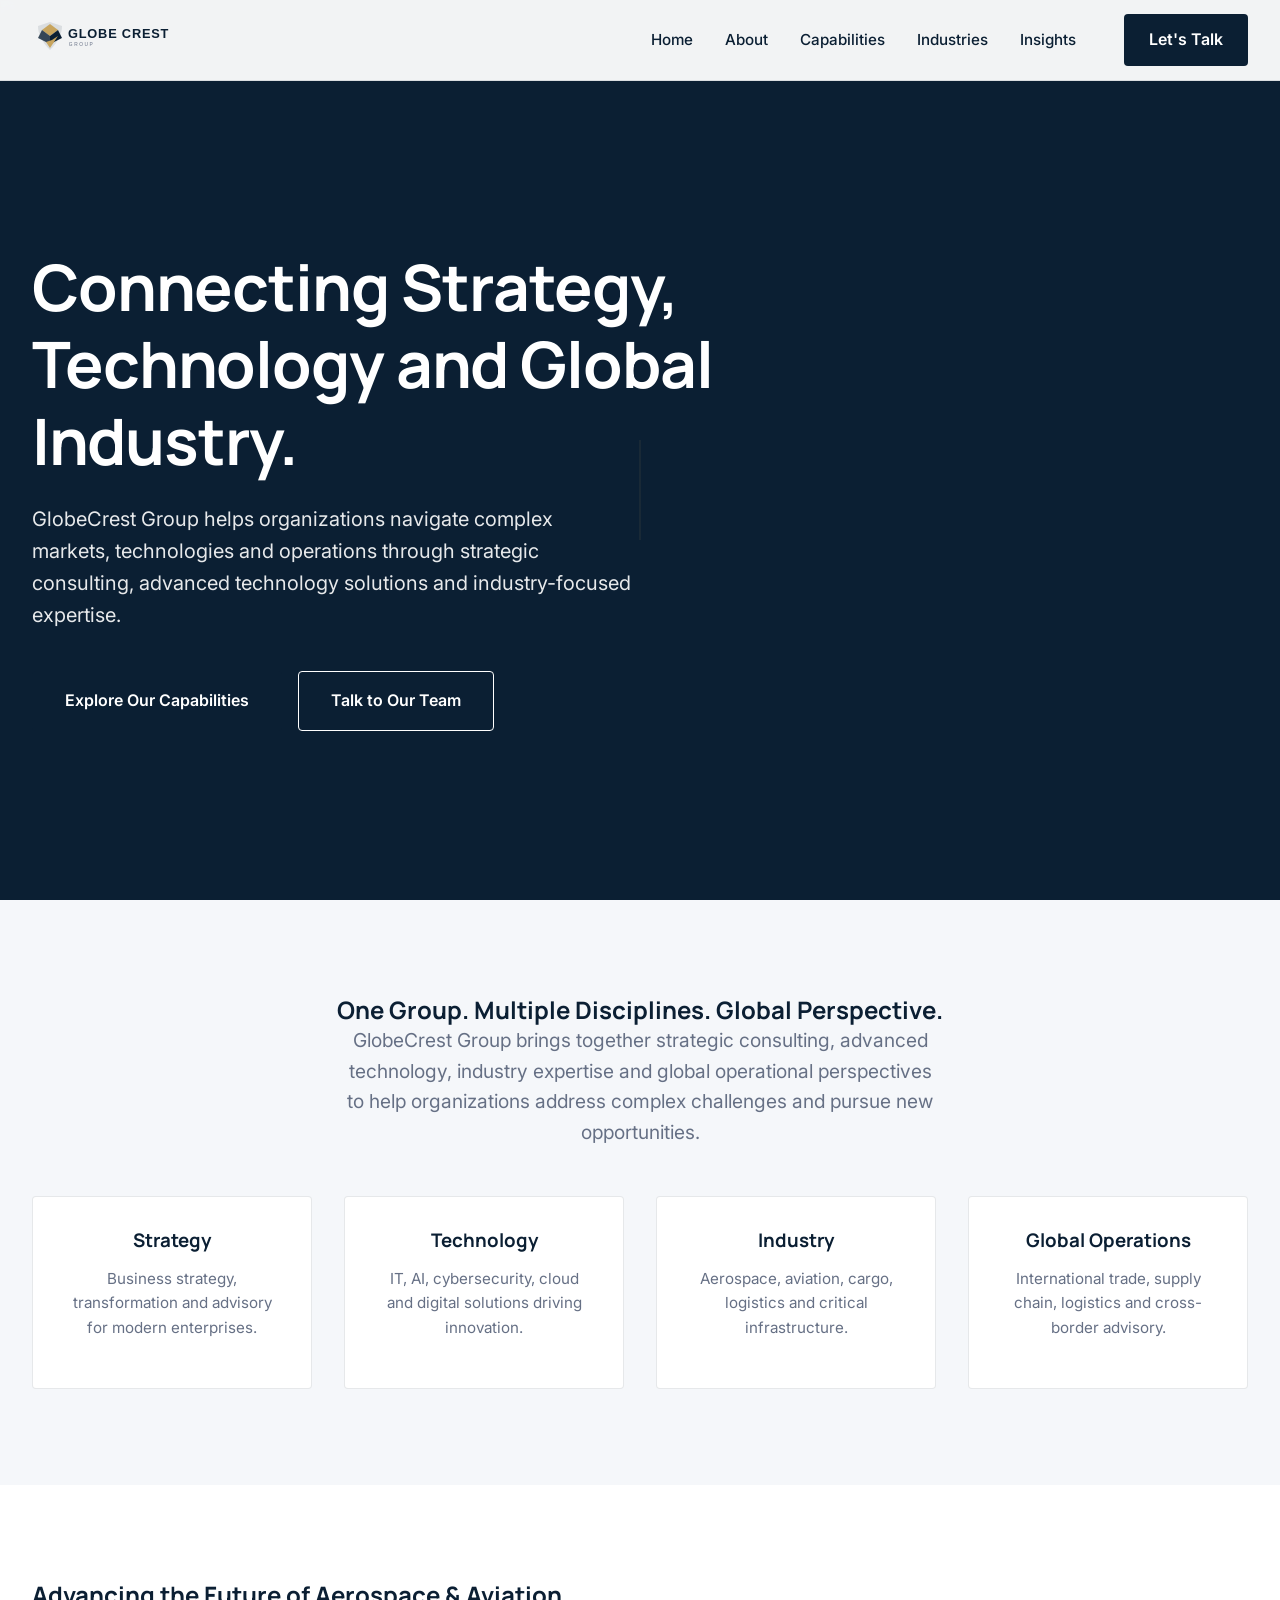
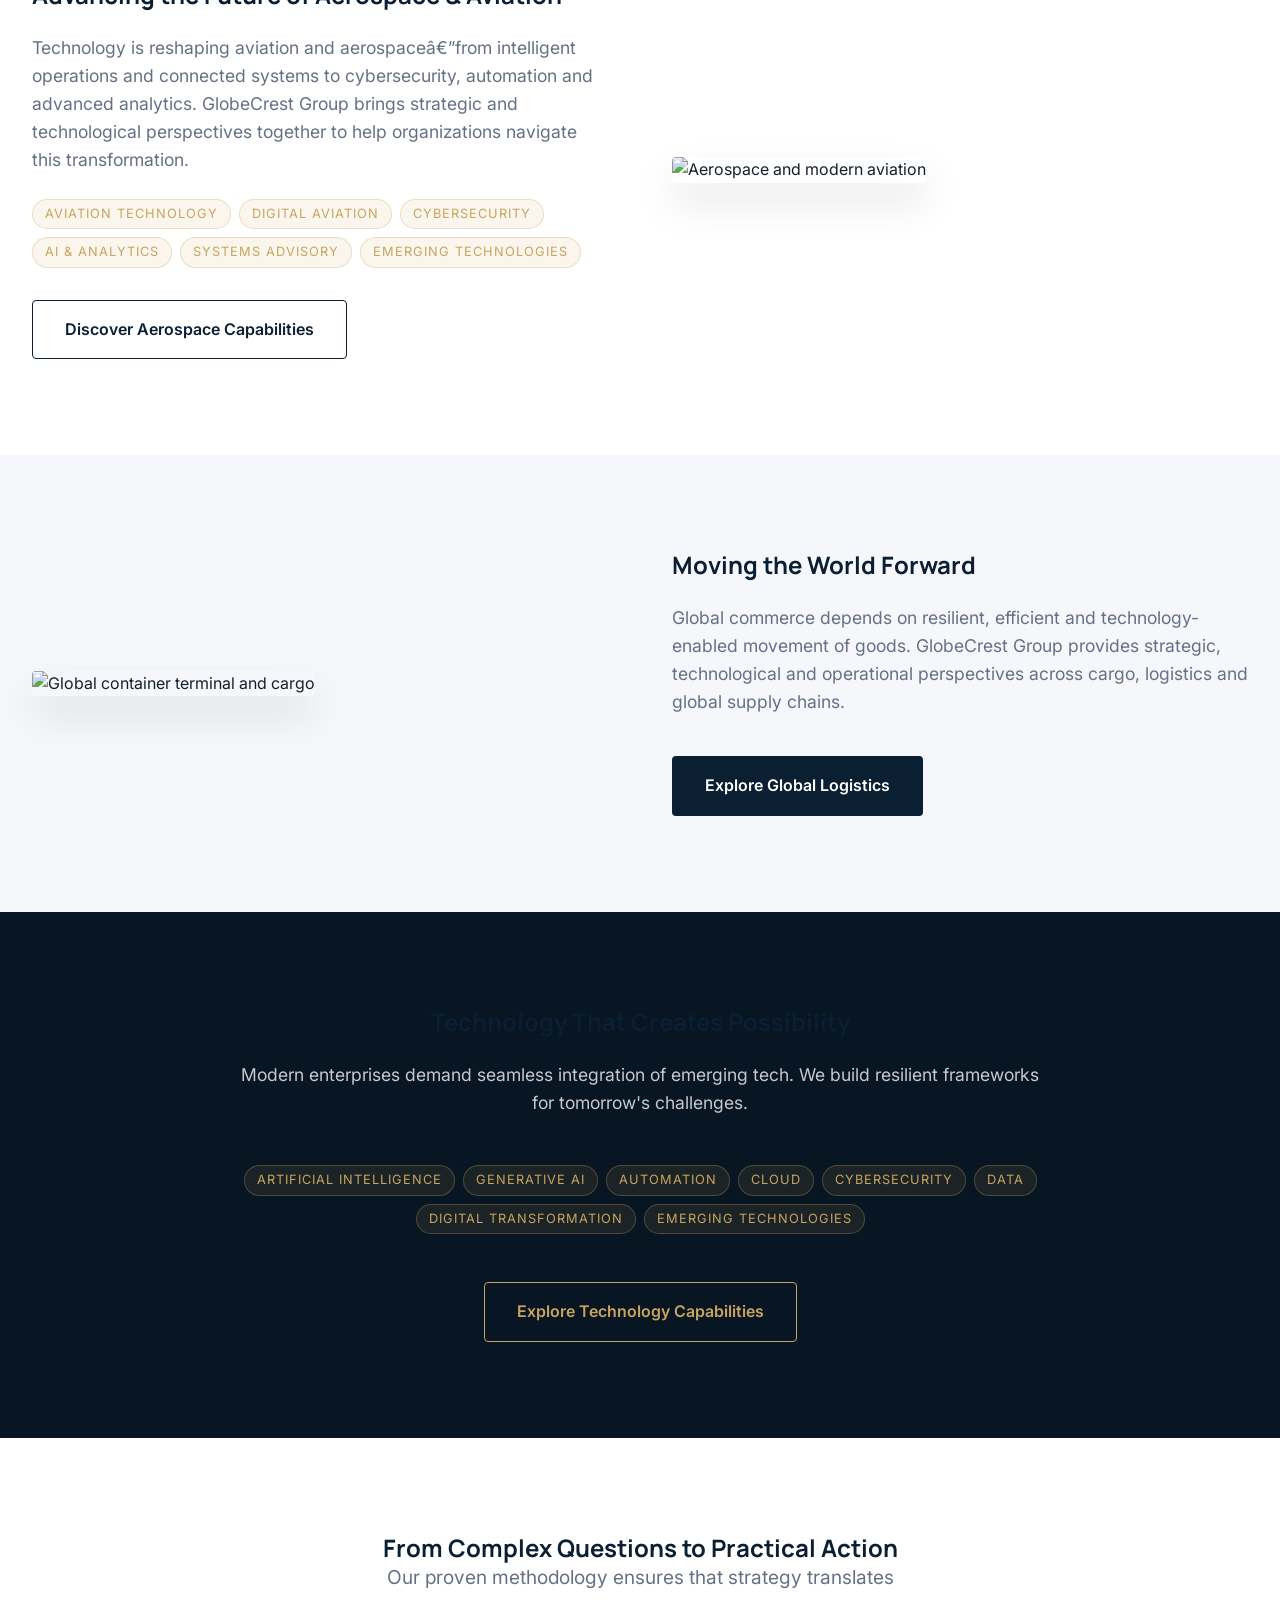
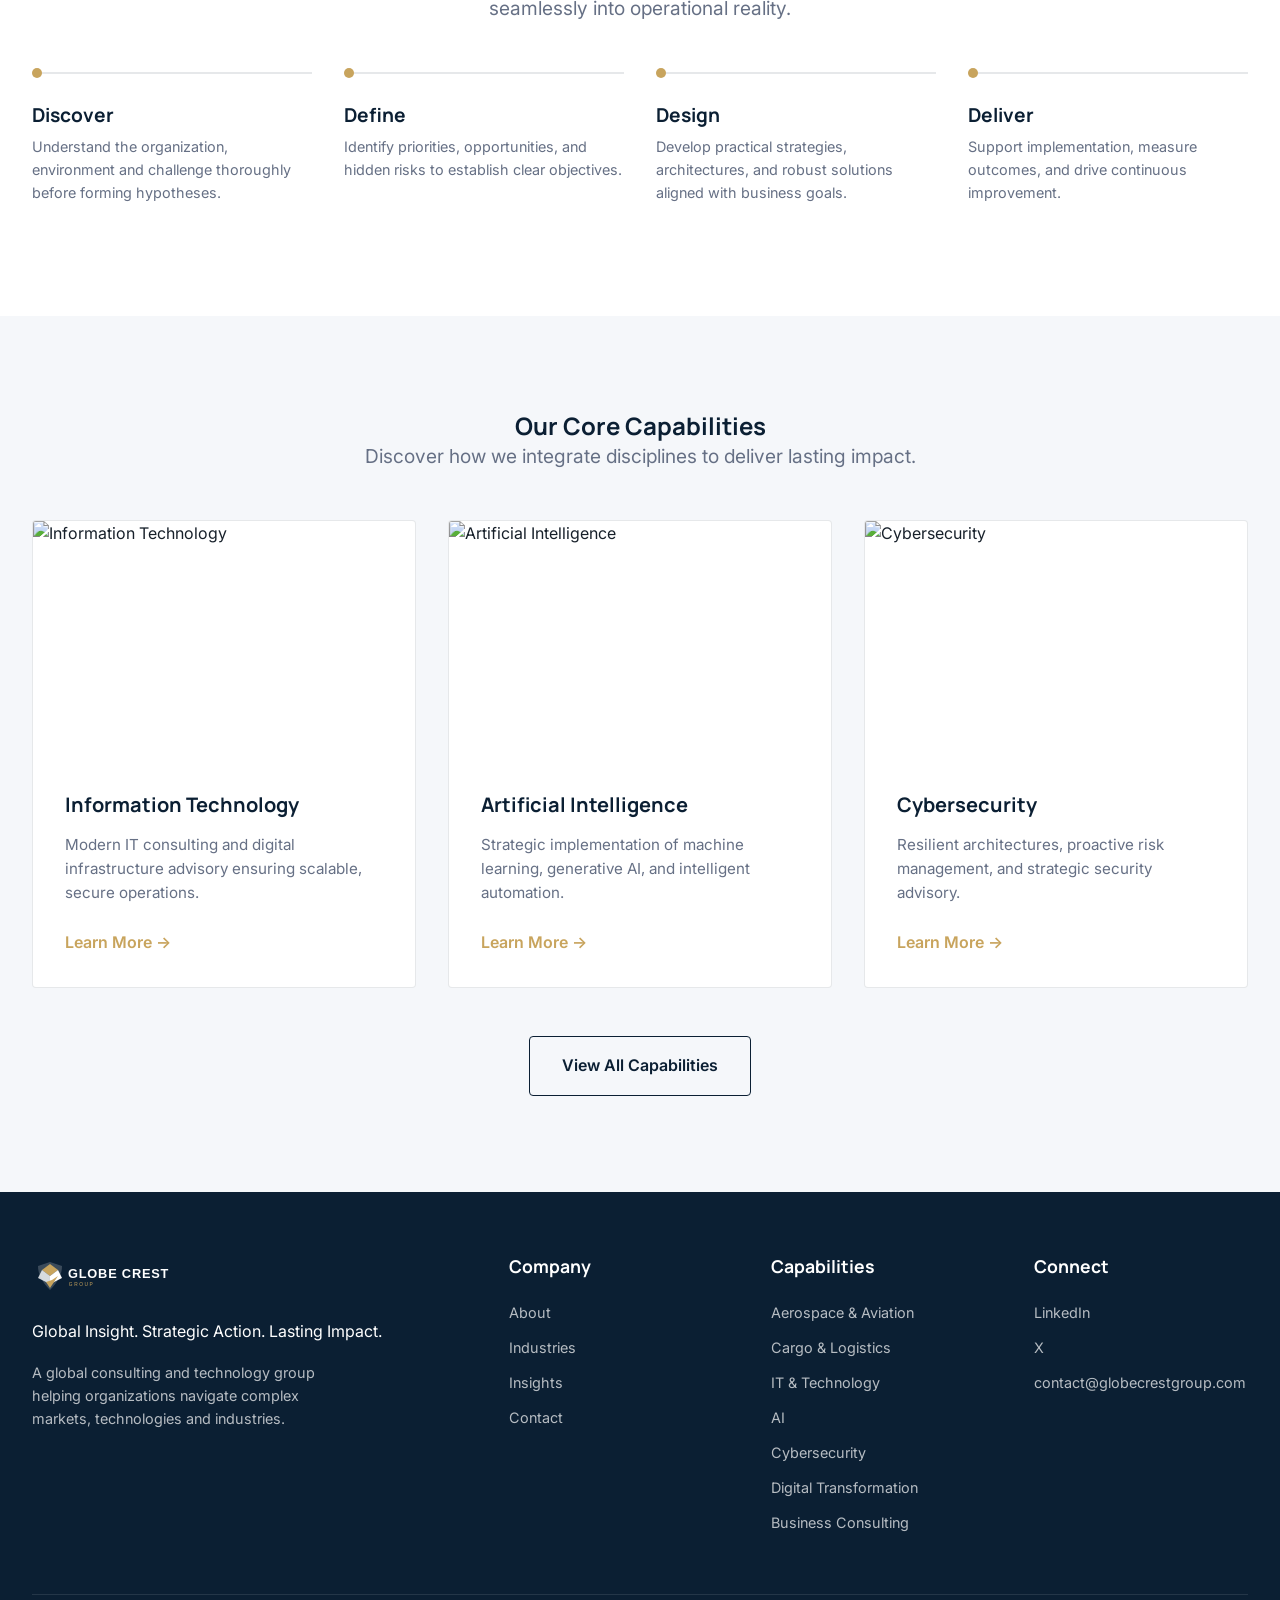
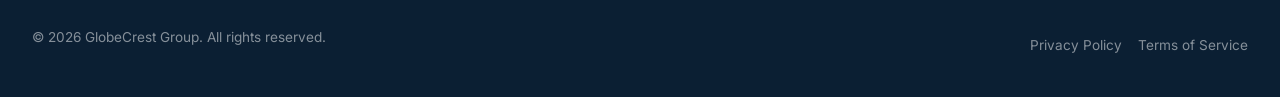
==== index.html @ 97868b0d "Initial commit of GlobeCrest Group website" ====
﻿<!DOCTYPE html>
<html lang="en">
<head>
    <meta charset="UTF-8">
    <meta name="viewport" content="width=device-width, initial-scale=1.0">
    <title>GlobeCrest Group | Global Consulting, Technology & Industry Advisory</title>
    <meta name="description" content="GlobeCrest Group provides global consulting, technology advisory and industry-focused solutions across aerospace, aviation, cargo, logistics, AI, IT, cybersecurity and digital transformation.">
    <meta name="keywords" content="GlobeCrest Group, Consulting, Technology Advisory, Aerospace, Logistics, AI, Cybersecurity">
    
    <!-- Canonical URL -->
    <link rel="canonical" href="https://globecrestgroup.com/">
    
    <!-- Open Graph Metadata -->
    <meta property="og:title" content="GlobeCrest Group | Global Insight. Strategic Action. Lasting Impact.">
    <meta property="og:description" content="GlobeCrest Group helps organizations navigate complex markets, technologies and operations through strategic consulting, advanced technology solutions and industry-focused expertise.">
    <meta property="og:url" content="https://globecrestgroup.com/">
    <meta property="og:type" content="website">
    
    <!-- Favicon -->
    <link rel="icon" type="image/svg+xml" href="assets/images/logo/favicon.svg">
    
    <!-- CSS -->
    <link rel="stylesheet" href="assets/css/style.css">
</head>
<body>

    <!-- Header -->
    <header class="header">
        <div class="container header-container">
            <a href="index.html" class="logo" aria-label="GlobeCrest Group Home">
                <img src="assets/images/logo/logo.svg" alt="GlobeCrest Group Logo">
            </a>
            
            <button class="mobile-toggle" aria-expanded="false" aria-label="Toggle navigation">
                &#9776;
            </button>
            
            <nav>
                <ul class="nav-menu">
                    <li><a href="index.html" class="nav-link">Home</a></li>
                    <li><a href="about.html" class="nav-link">About</a></li>
                    <li class="dropdown">
                        <a href="capabilities.html" class="nav-link">Capabilities</a>
                        <ul class="dropdown-menu">
                            <li><a href="aerospace.html" class="dropdown-item">Aerospace & Aviation</a></li>
                            <li><a href="cargo.html" class="dropdown-item">Cargo & Logistics</a></li>
                            <li><a href="technology.html" class="dropdown-item">IT & Technology</a></li>
                            <li><a href="ai.html" class="dropdown-item">Artificial Intelligence</a></li>
                            <li><a href="cybersecurity.html" class="dropdown-item">Cybersecurity</a></li>
                            <li><a href="capabilities.html#digital" class="dropdown-item">Digital Transformation</a></li>
                            <li><a href="capabilities.html#consulting" class="dropdown-item">Business Consulting</a></li>
                            <li><a href="insights.html" class="dropdown-item">Research & Intelligence</a></li>
                        </ul>
                    </li>
                    <li><a href="industries.html" class="nav-link">Industries</a></li>
                    <li><a href="insights.html" class="nav-link">Insights</a></li>
                    <li><a href="contact.html" class="btn btn-primary" style="padding: 0.75rem 1.5rem; margin-left: 1rem;">Let's Talk</a></li>
                </ul>
            </nav>
        </div>
    </header>

    <!-- Hero Section -->
    <section class="hero">
        <img src="https://images.unsplash.com/photo-1436491865332-7a61a109cc05?q=80&w=2074&auto=format&fit=crop" alt="Global aviation and city infrastructure" class="hero-bg" loading="lazy">
        <div class="hero-overlay"></div>
        <div class="container">
            <div class="hero-content fade-in">
                <h1 class="hero-title">Connecting Strategy, Technology and Global Industry.</h1>
                <p class="hero-subtitle">GlobeCrest Group helps organizations navigate complex markets, technologies and operations through strategic consulting, advanced technology solutions and industry-focused expertise.</p>
                <div class="hero-actions">
                    <a href="capabilities.html" class="btn btn-primary">Explore Our Capabilities</a>
                    <a href="contact.html" class="btn btn-outline">Talk to Our Team</a>
                </div>
            </div>
        </div>
        <div class="connecting-line"></div>
    </section>

    <!-- Global Capabilities Section -->
    <section class="section section-light">
        <div class="container">
            <div class="text-center mb-5 fade-in">
                <h2>One Group. Multiple Disciplines. Global Perspective.</h2>
                <p class="page-subtitle mt-2">GlobeCrest Group brings together strategic consulting, advanced technology, industry expertise and global operational perspectives to help organizations address complex challenges and pursue new opportunities.</p>
            </div>
            
            <div class="grid-4 fade-in">
                <div class="card card-content text-center">
                    <h3 class="mb-2">Strategy</h3>
                    <p class="card-text">Business strategy, transformation and advisory for modern enterprises.</p>
                </div>
                <div class="card card-content text-center">
                    <h3 class="mb-2">Technology</h3>
                    <p class="card-text">IT, AI, cybersecurity, cloud and digital solutions driving innovation.</p>
                </div>
                <div class="card card-content text-center">
                    <h3 class="mb-2">Industry</h3>
                    <p class="card-text">Aerospace, aviation, cargo, logistics and critical infrastructure.</p>
                </div>
                <div class="card card-content text-center">
                    <h3 class="mb-2">Global Operations</h3>
                    <p class="card-text">International trade, supply chain, logistics and cross-border advisory.</p>
                </div>
            </div>
        </div>
    </section>

    <!-- Aerospace & Aviation Feature -->
    <section class="section">
        <div class="container">
            <div class="feature-split fade-in">
                <div>
                    <h2 class="mb-3">Advancing the Future of Aerospace & Aviation</h2>
                    <p class="mb-3 text-muted" style="font-size: 1.1rem;">Technology is reshaping aviation and aerospaceâ€”from intelligent operations and connected systems to cybersecurity, automation and advanced analytics. GlobeCrest Group brings strategic and technological perspectives together to help organizations navigate this transformation.</p>
                    <div class="tags">
                        <span class="tag">Aviation Technology</span>
                        <span class="tag">Digital Aviation</span>
                        <span class="tag">Cybersecurity</span>
                        <span class="tag">AI & Analytics</span>
                        <span class="tag">Systems Advisory</span>
                        <span class="tag">Emerging Technologies</span>
                    </div>
                    <a href="aerospace.html" class="btn btn-outline-dark mt-4">Discover Aerospace Capabilities</a>
                </div>
                <div>
                    <img src="https://images.unsplash.com/photo-1542296332-2e4473faf563?q=80&w=2070&auto=format&fit=crop" alt="Aerospace and modern aviation" class="feature-img" loading="lazy">
                </div>
            </div>
        </div>
    </section>

    <!-- Global Cargo Feature -->
    <section class="section section-light">
        <div class="container">
            <div class="feature-split fade-in" style="direction: rtl;">
                <div style="direction: ltr;">
                    <h2 class="mb-3">Moving the World Forward</h2>
                    <p class="mb-3 text-muted" style="font-size: 1.1rem;">Global commerce depends on resilient, efficient and technology-enabled movement of goods. GlobeCrest Group provides strategic, technological and operational perspectives across cargo, logistics and global supply chains.</p>
                    <a href="cargo.html" class="btn btn-primary mt-2">Explore Global Logistics</a>
                </div>
                <div style="direction: ltr;">
                    <img src="https://images.unsplash.com/photo-1494412574643-ff11b0a5c1c3?q=80&w=2070&auto=format&fit=crop" alt="Global container terminal and cargo" class="feature-img" loading="lazy">
                </div>
            </div>
        </div>
    </section>

    <!-- AI & Technology Feature -->
    <section class="section section-dark text-center">
        <div class="container">
            <div class="fade-in" style="max-width: 800px; margin: 0 auto;">
                <h2 class="text-white mb-3">Technology That Creates Possibility</h2>
                <p class="text-white mb-5" style="opacity: 0.8; font-size: 1.1rem;">Modern enterprises demand seamless integration of emerging tech. We build resilient frameworks for tomorrow's challenges.</p>
                
                <div class="tags" style="justify-content: center; margin-bottom: 3rem;">
                    <span class="tag">Artificial Intelligence</span>
                    <span class="tag">Generative AI</span>
                    <span class="tag">Automation</span>
                    <span class="tag">Cloud</span>
                    <span class="tag">Cybersecurity</span>
                    <span class="tag">Data</span>
                    <span class="tag">Digital Transformation</span>
                    <span class="tag">Emerging Technologies</span>
                </div>
                
                <a href="technology.html" class="btn btn-outline" style="border-color: var(--color-accent); color: var(--color-accent);">Explore Technology Capabilities</a>
            </div>
        </div>
    </section>

    <!-- Consulting Approach -->
    <section class="section">
        <div class="container">
            <div class="text-center mb-5 fade-in">
                <h2>From Complex Questions to Practical Action</h2>
                <p class="page-subtitle mt-2">Our proven methodology ensures that strategy translates seamlessly into operational reality.</p>
            </div>
            
            <div class="process-wrapper fade-in">
                <div class="process-step">
                    <h3 class="process-title">Discover</h3>
                    <p class="process-desc">Understand the organization, environment and challenge thoroughly before forming hypotheses.</p>
                </div>
                <div class="process-step">
                    <h3 class="process-title">Define</h3>
                    <p class="process-desc">Identify priorities, opportunities, and hidden risks to establish clear objectives.</p>
                </div>
                <div class="process-step">
                    <h3 class="process-title">Design</h3>
                    <p class="process-desc">Develop practical strategies, architectures, and robust solutions aligned with business goals.</p>
                </div>
                <div class="process-step">
                    <h3 class="process-title">Deliver</h3>
                    <p class="process-desc">Support implementation, measure outcomes, and drive continuous improvement.</p>
                </div>
            </div>
        </div>
    </section>

    <!-- Core Business Areas Teaser -->
    <section class="section section-light">
        <div class="container">
            <div class="text-center mb-5 fade-in">
                <h2>Our Core Capabilities</h2>
                <p class="page-subtitle mt-2">Discover how we integrate disciplines to deliver lasting impact.</p>
            </div>
            
            <div class="grid-3 fade-in">
                <div class="card">
                    <div class="card-img-wrap">
                        <img src="https://images.unsplash.com/photo-1550751827-4bd374c3f58b?q=80&w=2070&auto=format&fit=crop" class="card-img" alt="Information Technology" loading="lazy">
                    </div>
                    <div class="card-content">
                        <h3 class="card-title">Information Technology</h3>
                        <p class="card-text mb-3">Modern IT consulting and digital infrastructure advisory ensuring scalable, secure operations.</p>
                        <a href="technology.html" class="text-accent" style="font-weight: 600;">Learn More &rarr;</a>
                    </div>
                </div>
                <div class="card">
                    <div class="card-img-wrap">
                        <img src="https://images.unsplash.com/photo-1620712943543-bcc4688e7485?q=80&w=1965&auto=format&fit=crop" class="card-img" alt="Artificial Intelligence" loading="lazy">
                    </div>
                    <div class="card-content">
                        <h3 class="card-title">Artificial Intelligence</h3>
                        <p class="card-text mb-3">Strategic implementation of machine learning, generative AI, and intelligent automation.</p>
                        <a href="ai.html" class="text-accent" style="font-weight: 600;">Learn More &rarr;</a>
                    </div>
                </div>
                <div class="card">
                    <div class="card-img-wrap">
                        <img src="https://images.unsplash.com/photo-1555949963-ff9fe0c870eb?q=80&w=2070&auto=format&fit=crop" class="card-img" alt="Cybersecurity" loading="lazy">
                    </div>
                    <div class="card-content">
                        <h3 class="card-title">Cybersecurity</h3>
                        <p class="card-text mb-3">Resilient architectures, proactive risk management, and strategic security advisory.</p>
                        <a href="cybersecurity.html" class="text-accent" style="font-weight: 600;">Learn More &rarr;</a>
                    </div>
                </div>
            </div>
            <div class="text-center mt-5 fade-in">
                <a href="capabilities.html" class="btn btn-outline-dark">View All Capabilities</a>
            </div>
        </div>
    </section>

    <!-- Footer -->
    <footer class="footer">
        <div class="container">
            <div class="footer-grid">
                <div class="footer-brand">
                    <img src="assets/images/logo/logo-dark.svg" alt="GlobeCrest Group" class="footer-logo">
                    <p class="text-white mb-1">Global Insight. Strategic Action. Lasting Impact.</p>
                    <p class="footer-desc mt-2">A global consulting and technology group helping organizations navigate complex markets, technologies and industries.</p>
                </div>
                <div>
                    <h4 class="footer-title">Company</h4>
                    <ul class="footer-links">
                        <li><a href="about.html" class="footer-link">About</a></li>
                        <li><a href="industries.html" class="footer-link">Industries</a></li>
                        <li><a href="insights.html" class="footer-link">Insights</a></li>
                        <li><a href="contact.html" class="footer-link">Contact</a></li>
                    </ul>
                </div>
                <div>
                    <h4 class="footer-title">Capabilities</h4>
                    <ul class="footer-links">
                        <li><a href="aerospace.html" class="footer-link">Aerospace & Aviation</a></li>
                        <li><a href="cargo.html" class="footer-link">Cargo & Logistics</a></li>
                        <li><a href="technology.html" class="footer-link">IT & Technology</a></li>
                        <li><a href="ai.html" class="footer-link">AI</a></li>
                        <li><a href="cybersecurity.html" class="footer-link">Cybersecurity</a></li>
                        <li><a href="capabilities.html#digital" class="footer-link">Digital Transformation</a></li>
                        <li><a href="capabilities.html#consulting" class="footer-link">Business Consulting</a></li>
                    </ul>
                </div>
                <div>
                    <h4 class="footer-title">Connect</h4>
                    <ul class="footer-links">
                        <li><a href="#" class="footer-link">LinkedIn</a></li>
                        <li><a href="#" class="footer-link">X</a></li>
                        <li><a href="mailto:contact@globecrestgroup.com" class="footer-link">contact@globecrestgroup.com</a></li>
                    </ul>
                </div>
            </div>
            <div class="footer-bottom">
                <p>&copy; 2026 GlobeCrest Group. All rights reserved.</p>
                <div class="footer-legal-links">
                    <a href="privacy.html">Privacy Policy</a>
                    <a href="terms.html">Terms of Service</a>
                </div>
            </div>
        </div>
    </footer>

    <!-- Scripts -->
    <script src="assets/js/main.js"></script>
</body>
</html>
---- assets/css/style.css ----
@import url('https://fonts.googleapis.com/css2?family=Inter:wght@300;400;500;600;700&family=Manrope:wght@300;400;500;600;700;800&display=swap');

:root {
  /* Color System */
  --color-primary: #0B1F33; /* Deep Navy */
  --color-secondary: #142F4A; /* Midnight Blue */
  --color-accent: #C8A45D; /* Gold */
  --color-white: #FFFFFF;
  --color-light: #F5F7FA;
  --color-dark: #081522;
  --color-text: #17202A;
  --color-muted: #667085;
  --color-border: rgba(11, 31, 51, 0.1);
  --color-border-dark: rgba(255, 255, 255, 0.1);

  /* Typography */
  --font-heading: 'Manrope', sans-serif;
  --font-body: 'Inter', sans-serif;

  /* Transitions */
  --transition-fast: 0.2s ease-in-out;
  --transition-slow: 0.4s ease-in-out;
}

/* Reset & Base */
*, *::before, *::after {
  box-sizing: border-box;
  margin: 0;
  padding: 0;
}

html {
  font-size: 16px;
  scroll-behavior: smooth;
}

body {
  font-family: var(--font-body);
  color: var(--color-text);
  background-color: var(--color-white);
  line-height: 1.6;
  -webkit-font-smoothing: antialiased;
  -moz-osx-font-smoothing: grayscale;
}

/* Typography Utilities */
h1, h2, h3, h4, h5, h6 {
  font-family: var(--font-heading);
  color: var(--color-primary);
  font-weight: 700;
  line-height: 1.2;
}

.text-white h1, .text-white h2, .text-white h3, .text-white h4, .text-white h5, .text-white h6 {
  color: var(--color-white);
}

.text-accent {
  color: var(--color-accent);
}

.text-muted {
  color: var(--color-muted);
}

p {
  margin-bottom: 1rem;
}

a {
  text-decoration: none;
  color: var(--color-primary);
  transition: color var(--transition-fast);
}

a:hover {
  color: var(--color-accent);
}

/* Layout Utilities */
.container {
  width: 100%;
  max-width: 1280px;
  margin: 0 auto;
  padding: 0 2rem;
}

.section {
  padding: 6rem 0;
}

.section-dark {
  background-color: var(--color-dark);
  color: var(--color-light);
}

.section-light {
  background-color: var(--color-light);
}

.text-center {
  text-align: center;
}

.mb-1 { margin-bottom: 0.5rem; }
.mb-2 { margin-bottom: 1rem; }
.mb-3 { margin-bottom: 1.5rem; }
.mb-4 { margin-bottom: 2rem; }
.mb-5 { margin-bottom: 3rem; }

.mt-1 { margin-top: 0.5rem; }
.mt-2 { margin-top: 1rem; }
.mt-3 { margin-top: 1.5rem; }
.mt-4 { margin-top: 2rem; }
.mt-5 { margin-top: 3rem; }

/* Buttons */
.btn {
  display: inline-block;
  padding: 1rem 2rem;
  font-family: var(--font-body);
  font-weight: 600;
  text-align: center;
  border-radius: 4px;
  cursor: pointer;
  transition: all var(--transition-fast);
  border: 1px solid transparent;
}

.btn-primary {
  background-color: var(--color-primary);
  color: var(--color-white);
}

.btn-primary:hover {
  background-color: var(--color-secondary);
  color: var(--color-white);
  transform: translateY(-2px);
  box-shadow: 0 4px 12px rgba(11, 31, 51, 0.2);
}

.btn-outline {
  background-color: transparent;
  color: var(--color-white);
  border-color: var(--color-white);
}

.btn-outline:hover {
  background-color: var(--color-white);
  color: var(--color-primary);
}

.btn-outline-dark {
  background-color: transparent;
  color: var(--color-primary);
  border-color: var(--color-primary);
}

.btn-outline-dark:hover {
  background-color: var(--color-primary);
  color: var(--color-white);
}

/* Header & Navigation */
.header {
  position: fixed;
  top: 0;
  left: 0;
  width: 100%;
  background-color: rgba(255, 255, 255, 0.95);
  backdrop-filter: blur(10px);
  z-index: 1000;
  border-bottom: 1px solid var(--color-border);
  transition: transform var(--transition-fast);
}

.header-container {
  display: flex;
  justify-content: space-between;
  align-items: center;
  height: 80px;
}

.logo img {
  height: 40px;
  width: auto;
}

.nav-menu {
  display: flex;
  list-style: none;
  gap: 2rem;
  align-items: center;
}

.nav-link {
  font-weight: 500;
  font-size: 0.95rem;
  position: relative;
}

.nav-link::after {
  content: '';
  position: absolute;
  width: 0;
  height: 2px;
  bottom: -4px;
  left: 0;
  background-color: var(--color-accent);
  transition: width var(--transition-fast);
}

.nav-link:hover::after {
  width: 100%;
}

/* Dropdown */
.dropdown {
  position: relative;
}

.dropdown-menu {
  position: absolute;
  top: 100%;
  left: 0;
  background-color: var(--color-white);
  min-width: 260px;
  box-shadow: 0 10px 30px rgba(0,0,0,0.1);
  border-radius: 4px;
  opacity: 0;
  visibility: hidden;
  transform: translateY(10px);
  transition: all var(--transition-fast);
  list-style: none;
  padding: 1rem 0;
  border: 1px solid var(--color-border);
}

.dropdown:hover .dropdown-menu {
  opacity: 1;
  visibility: visible;
  transform: translateY(0);
}

.dropdown-item {
  display: block;
  padding: 0.75rem 1.5rem;
  color: var(--color-text);
  font-size: 0.9rem;
}

.dropdown-item:hover {
  background-color: var(--color-light);
  color: var(--color-primary);
  padding-left: 2rem; /* micro animation */
}

.mobile-toggle {
  display: none;
  font-size: 1.5rem;
  cursor: pointer;
  color: var(--color-primary);
}

/* Hero Section */
.hero {
  position: relative;
  min-height: 100vh;
  display: flex;
  align-items: center;
  padding-top: 80px; /* Offset for header */
  background-color: var(--color-primary);
  color: var(--color-white);
  overflow: hidden;
}

.hero-bg {
  position: absolute;
  top: 0;
  left: 0;
  width: 100%;
  height: 100%;
  object-fit: cover;
  opacity: 0.4;
  z-index: 1;
}

.hero-overlay {
  position: absolute;
  top: 0;
  left: 0;
  width: 100%;
  height: 100%;
  background: linear-gradient(to right, rgba(11, 31, 51, 0.9) 0%, rgba(11, 31, 51, 0.5) 100%);
  z-index: 2;
}

.hero-content {
  position: relative;
  z-index: 3;
  max-width: 800px;
}

.hero-title {
  font-size: 4rem;
  margin-bottom: 1.5rem;
  color: var(--color-white);
  letter-spacing: -1px;
}

.hero-subtitle {
  font-size: 1.25rem;
  margin-bottom: 2.5rem;
  color: rgba(255, 255, 255, 0.9);
  max-width: 600px;
}

.hero-actions {
  display: flex;
  gap: 1rem;
}

/* Page Header */
.page-header {
  padding: 10rem 0 6rem;
  background-color: var(--color-light);
  text-align: center;
}

.page-title {
  font-size: 3rem;
  margin-bottom: 1rem;
}

.page-subtitle {
  font-size: 1.2rem;
  color: var(--color-muted);
  max-width: 600px;
  margin: 0 auto;
}

/* Cards & Grids */
.grid-2 {
  display: grid;
  grid-template-columns: repeat(2, 1fr);
  gap: 2rem;
}

.grid-3 {
  display: grid;
  grid-template-columns: repeat(3, 1fr);
  gap: 2rem;
}

.grid-4 {
  display: grid;
  grid-template-columns: repeat(4, 1fr);
  gap: 2rem;
}

.card {
  background-color: var(--color-white);
  border: 1px solid var(--color-border);
  border-radius: 4px;
  overflow: hidden;
  transition: transform var(--transition-slow), box-shadow var(--transition-slow);
}

.card:hover {
  transform: translateY(-5px);
  box-shadow: 0 15px 30px rgba(0,0,0,0.05);
}

.card-img-wrap {
  width: 100%;
  height: 240px;
  overflow: hidden;
}

.card-img {
  width: 100%;
  height: 100%;
  object-fit: cover;
  transition: transform var(--transition-slow);
}

.card:hover .card-img {
  transform: scale(1.05);
}

.card-content {
  padding: 2rem;
}

.card-title {
  font-size: 1.25rem;
  margin-bottom: 1rem;
}

.card-text {
  color: var(--color-muted);
  font-size: 0.95rem;
}

/* Features Sections */
.feature-split {
  display: grid;
  grid-template-columns: 1fr 1fr;
  align-items: center;
  gap: 4rem;
}

.feature-img {
  width: 100%;
  height: auto;
  border-radius: 4px;
  box-shadow: 0 20px 40px rgba(0,0,0,0.1);
}

.tags {
  display: flex;
  flex-wrap: wrap;
  gap: 0.5rem;
  margin-top: 1.5rem;
}

.tag {
  font-size: 0.8rem;
  padding: 0.25rem 0.75rem;
  background-color: rgba(200, 164, 93, 0.1);
  color: var(--color-accent);
  border: 1px solid rgba(200, 164, 93, 0.3);
  border-radius: 50px;
  text-transform: uppercase;
  letter-spacing: 1px;
}

/* Process Timeline */
.process-wrapper {
  display: grid;
  grid-template-columns: repeat(4, 1fr);
  gap: 2rem;
  position: relative;
}

.process-step {
  position: relative;
  padding-top: 2rem;
}

.process-step::before {
  content: '';
  position: absolute;
  top: 0;
  left: 0;
  width: 100%;
  height: 2px;
  background-color: var(--color-border);
}

.process-step::after {
  content: '';
  position: absolute;
  top: -4px;
  left: 0;
  width: 10px;
  height: 10px;
  border-radius: 50%;
  background-color: var(--color-accent);
}

.process-title {
  font-size: 1.2rem;
  margin-bottom: 0.5rem;
}

.process-desc {
  color: var(--color-muted);
  font-size: 0.9rem;
}

/* Form Styles */
.form-group {
  margin-bottom: 1.5rem;
}

.form-label {
  display: block;
  margin-bottom: 0.5rem;
  font-weight: 500;
  font-size: 0.95rem;
}

.form-control {
  width: 100%;
  padding: 1rem;
  border: 1px solid var(--color-border);
  border-radius: 4px;
  font-family: var(--font-body);
  font-size: 1rem;
  transition: border-color var(--transition-fast);
  background-color: var(--color-light);
}

.form-control:focus {
  outline: none;
  border-color: var(--color-primary);
  background-color: var(--color-white);
}

textarea.form-control {
  resize: vertical;
  min-height: 150px;
}

/* Footer */
.footer {
  background-color: var(--color-primary);
  color: var(--color-white);
  padding: 4rem 0 2rem;
}

.footer-grid {
  display: grid;
  grid-template-columns: 2fr 1fr 1fr 1fr;
  gap: 3rem;
  margin-bottom: 3rem;
}

.footer-brand .footer-logo {
  height: 40px;
  margin-bottom: 1rem;
}

.footer-desc {
  color: rgba(255,255,255,0.7);
  font-size: 0.9rem;
  max-width: 300px;
}

.footer-title {
  color: var(--color-white);
  font-size: 1.1rem;
  margin-bottom: 1.5rem;
}

.footer-links {
  list-style: none;
}

.footer-link {
  display: block;
  color: rgba(255,255,255,0.7);
  margin-bottom: 0.75rem;
  font-size: 0.9rem;
}

.footer-link:hover {
  color: var(--color-accent);
}

.footer-bottom {
  border-top: 1px solid var(--color-border-dark);
  padding-top: 2rem;
  display: flex;
  justify-content: space-between;
  align-items: center;
  font-size: 0.85rem;
  color: rgba(255,255,255,0.5);
}

.footer-legal-links {
  display: flex;
  gap: 1rem;
}

.footer-legal-links a {
  color: rgba(255,255,255,0.5);
}

.footer-legal-links a:hover {
  color: var(--color-white);
}

/* Connecting Line Animation */
.connecting-line {
  position: absolute;
  width: 1px;
  height: 100px;
  background-color: var(--color-accent);
  left: 50%;
  transform: translateX(-50%);
  animation: pulse-line 3s infinite;
  opacity: 0.5;
}

@keyframes pulse-line {
  0% { transform: scaleY(0); transform-origin: top; }
  50% { transform: scaleY(1); transform-origin: top; }
  50.1% { transform: scaleY(1); transform-origin: bottom; }
  100% { transform: scaleY(0); transform-origin: bottom; }
}

/* Animations */
.fade-in {
  opacity: 0;
  transform: translateY(20px);
  transition: opacity 0.6s ease-out, transform 0.6s ease-out;
}

.fade-in.visible {
  opacity: 1;
  transform: translateY(0);
}

/* Responsive */
@media (max-width: 1024px) {
  .hero-title { font-size: 3rem; }
  .grid-4, .process-wrapper { grid-template-columns: repeat(2, 1fr); }
  .footer-grid { grid-template-columns: 1fr 1fr; }
}

@media (max-width: 768px) {
  .nav-menu {
    position: fixed;
    top: 80px;
    left: -100%;
    width: 100%;
    height: calc(100vh - 80px);
    background-color: var(--color-white);
    flex-direction: column;
    padding: 2rem;
    transition: left var(--transition-fast);
    overflow-y: auto;
  }
  
  .nav-menu.active { left: 0; }
  
  .mobile-toggle { display: block; }
  
  .hero-title { font-size: 2.5rem; }
  .grid-2, .grid-3 { grid-template-columns: 1fr; }
  .feature-split { grid-template-columns: 1fr; gap: 2rem; }
  .process-wrapper { grid-template-columns: 1fr; }
  
  .process-step::before {
    width: 2px;
    height: 100%;
    top: 0;
    left: 4px;
  }
  .process-step::after {
    top: 2rem;
    left: 0;
  }
  .process-step { padding-left: 2rem; padding-top: 2rem; }
  
  .footer-grid { grid-template-columns: 1fr; }
  .footer-bottom { flex-direction: column; gap: 1rem; text-align: center; }
}
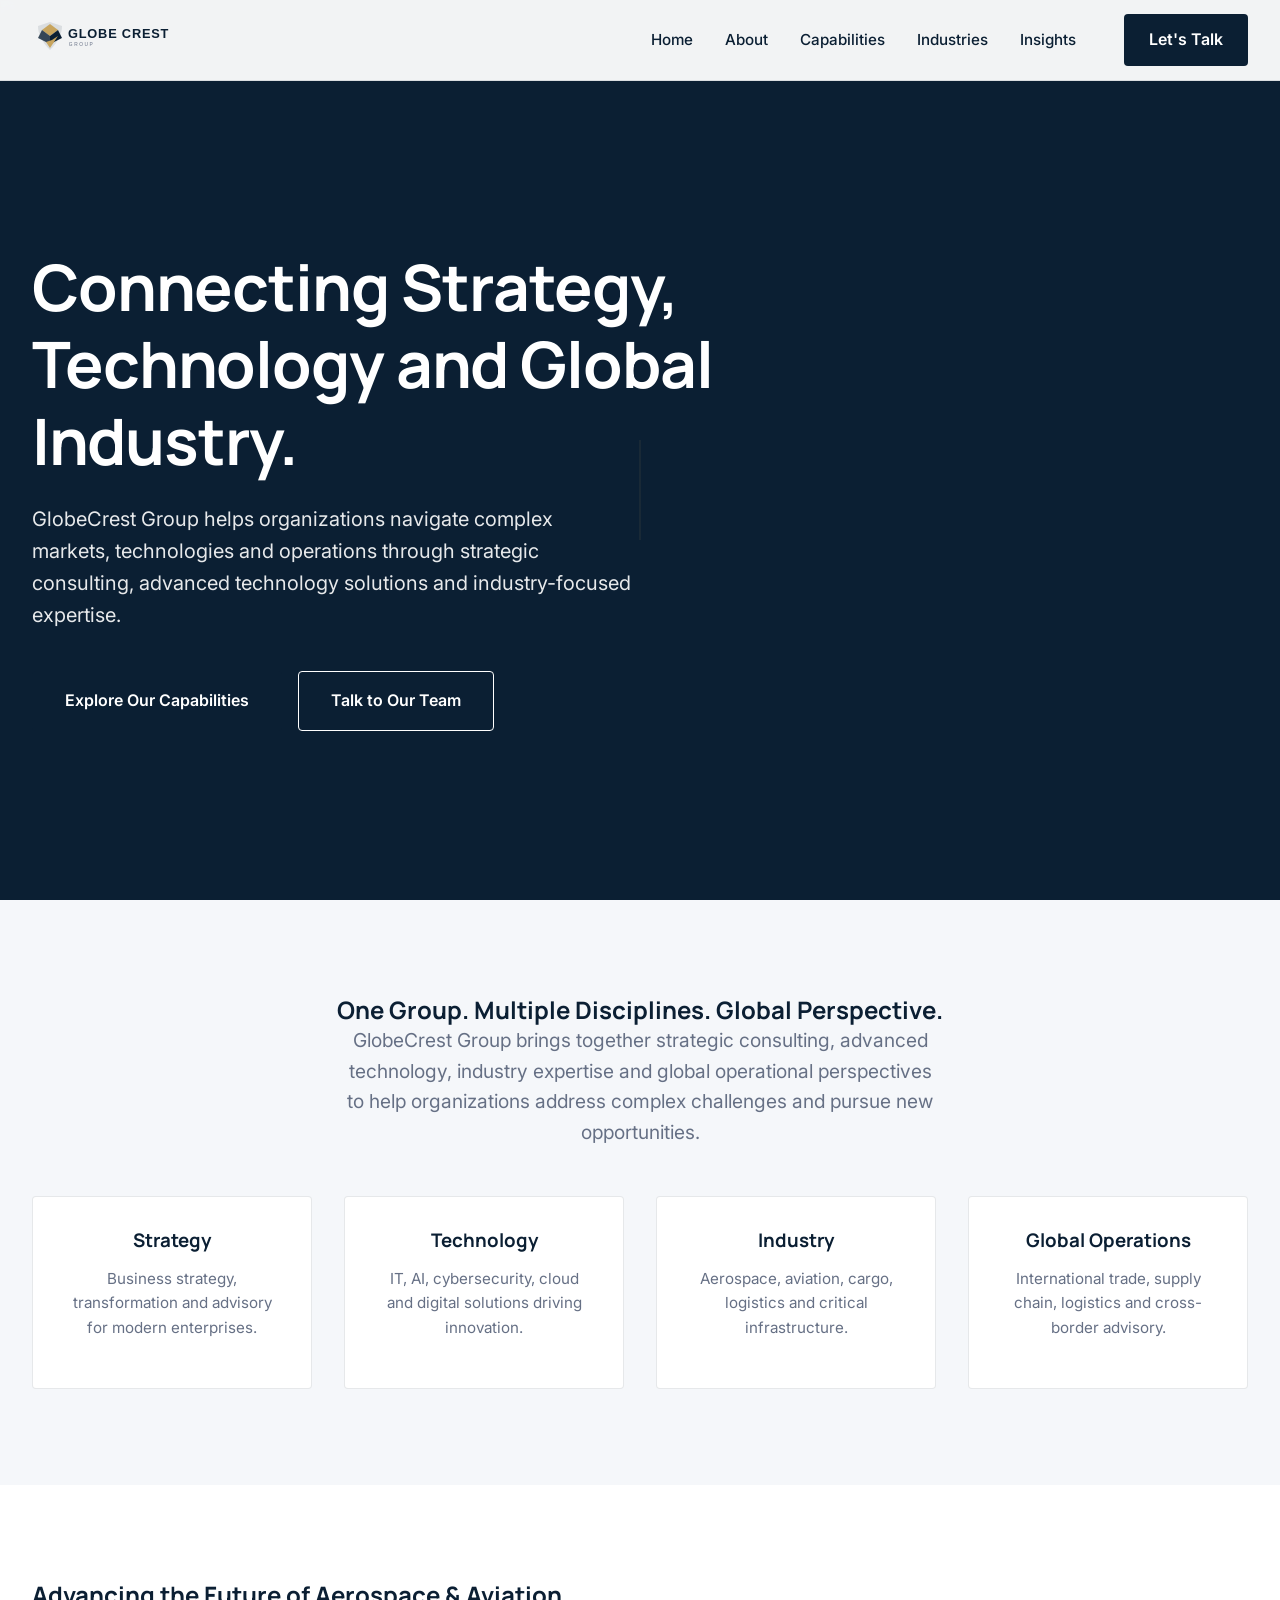
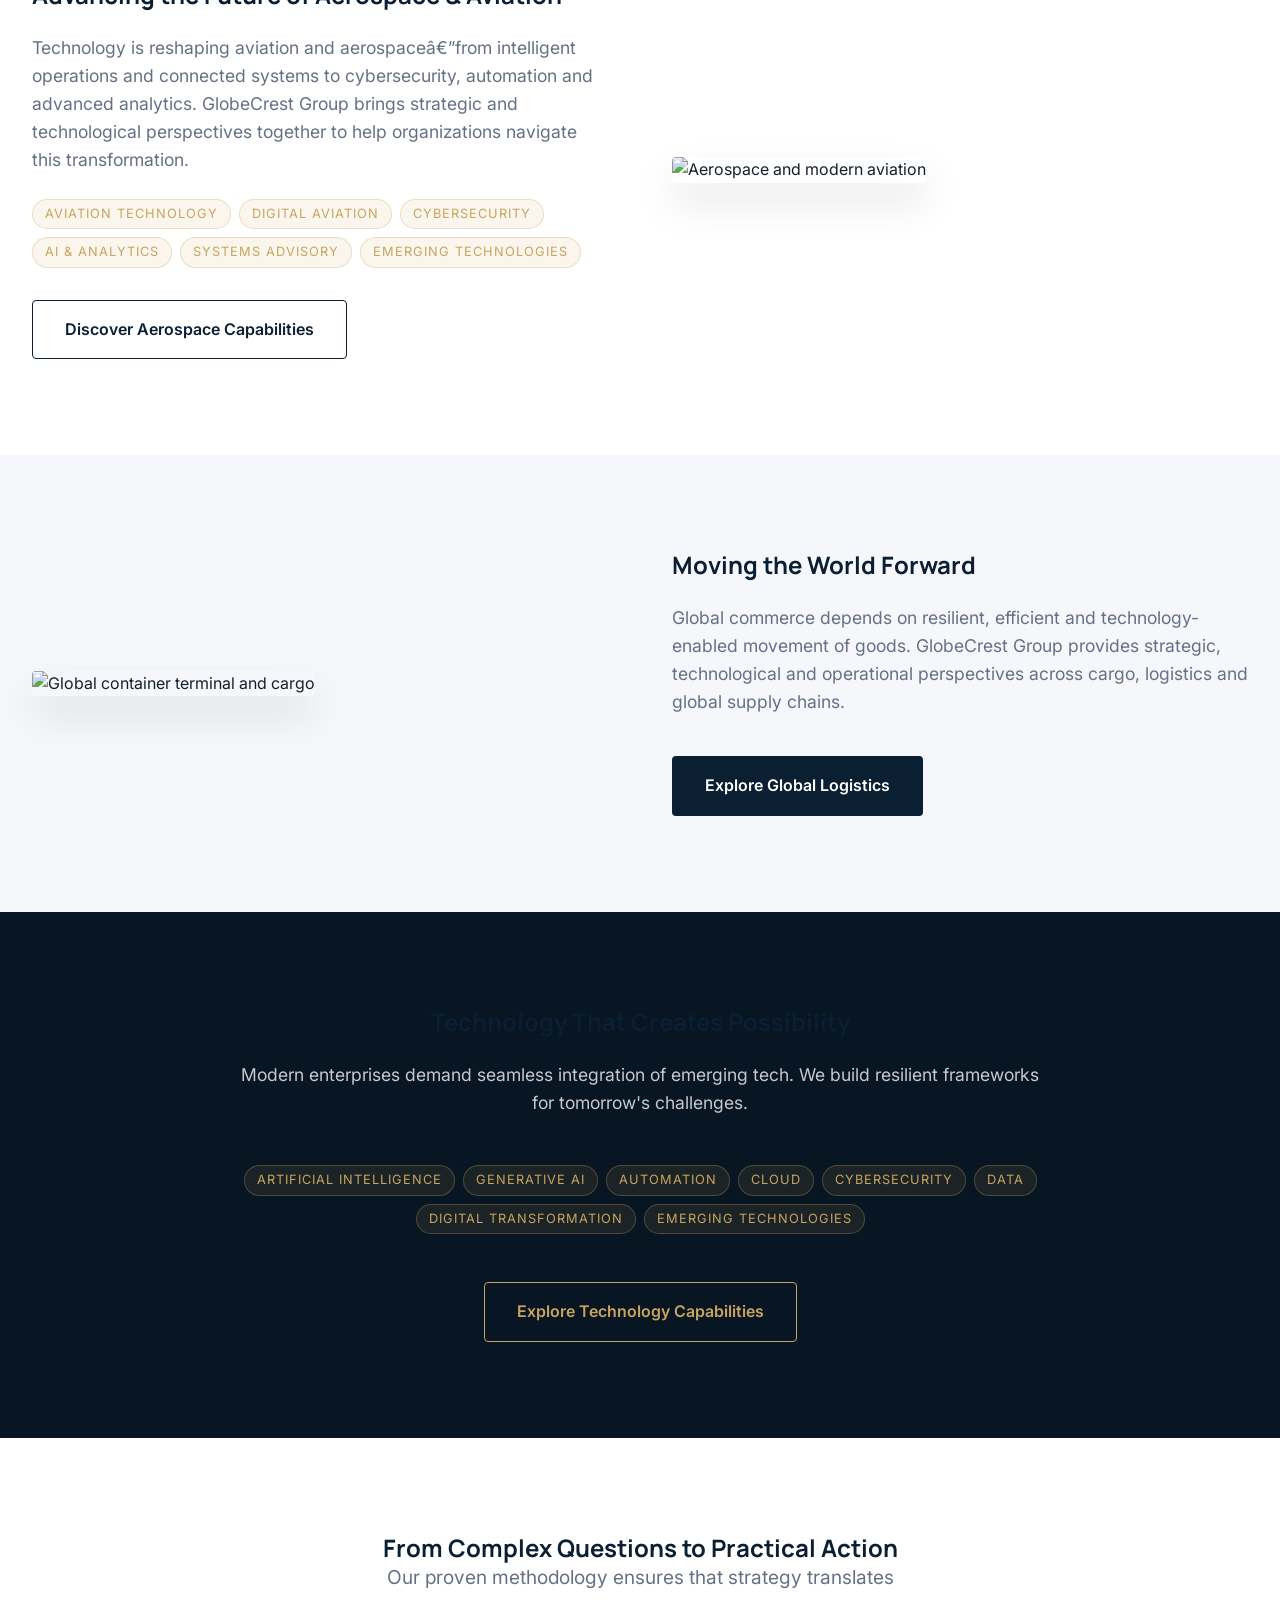
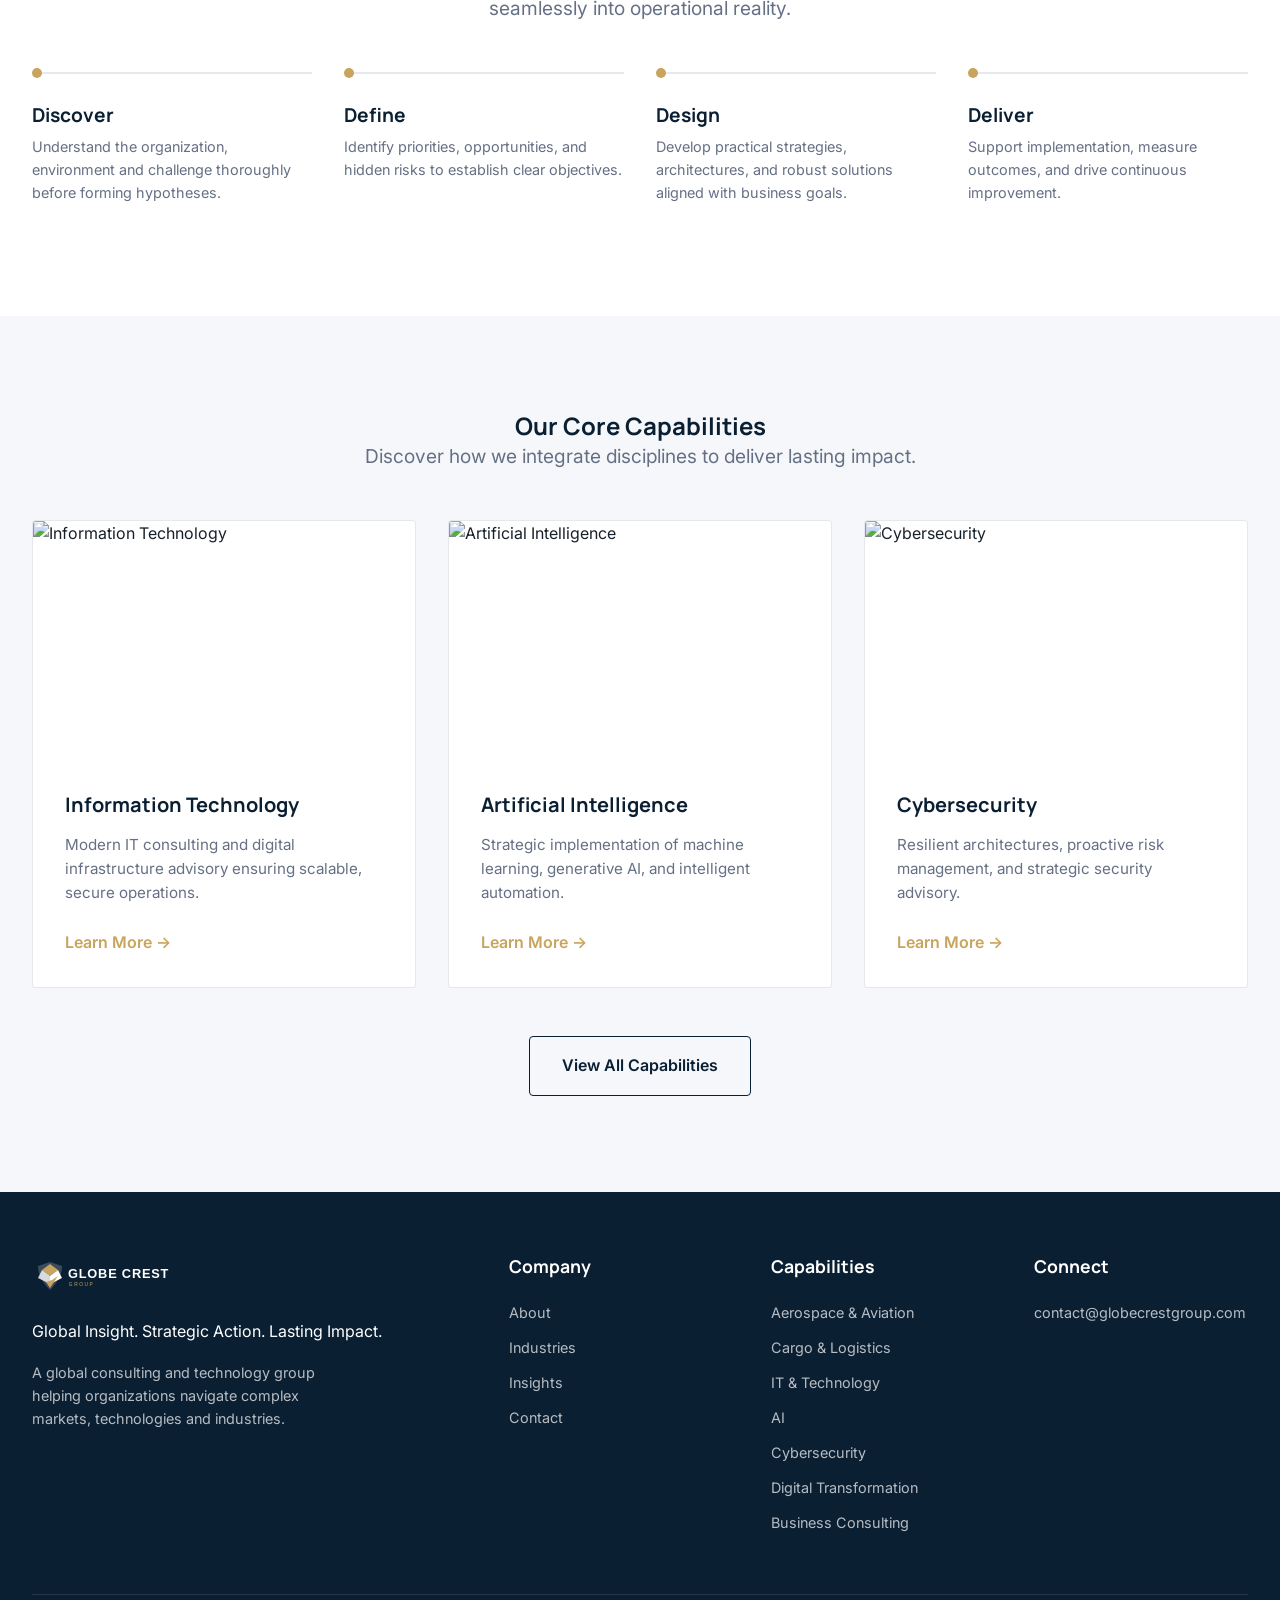
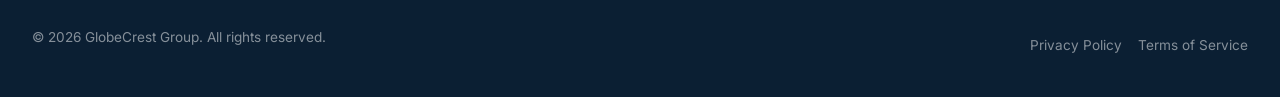
==== commit f16afbf6: "Remove LinkedIn and X links from footer" ====
--- a/index.html
+++ b/index.html
@@ -277,8 +277,6 @@
                 <div>
                     <h4 class="footer-title">Connect</h4>
                     <ul class="footer-links">
-                        <li><a href="#" class="footer-link">LinkedIn</a></li>
-                        <li><a href="#" class="footer-link">X</a></li>
                         <li><a href="mailto:contact@globecrestgroup.com" class="footer-link">contact@globecrestgroup.com</a></li>
                     </ul>
                 </div>
@@ -299,3 +297,4 @@
 </html>
 
 
+
